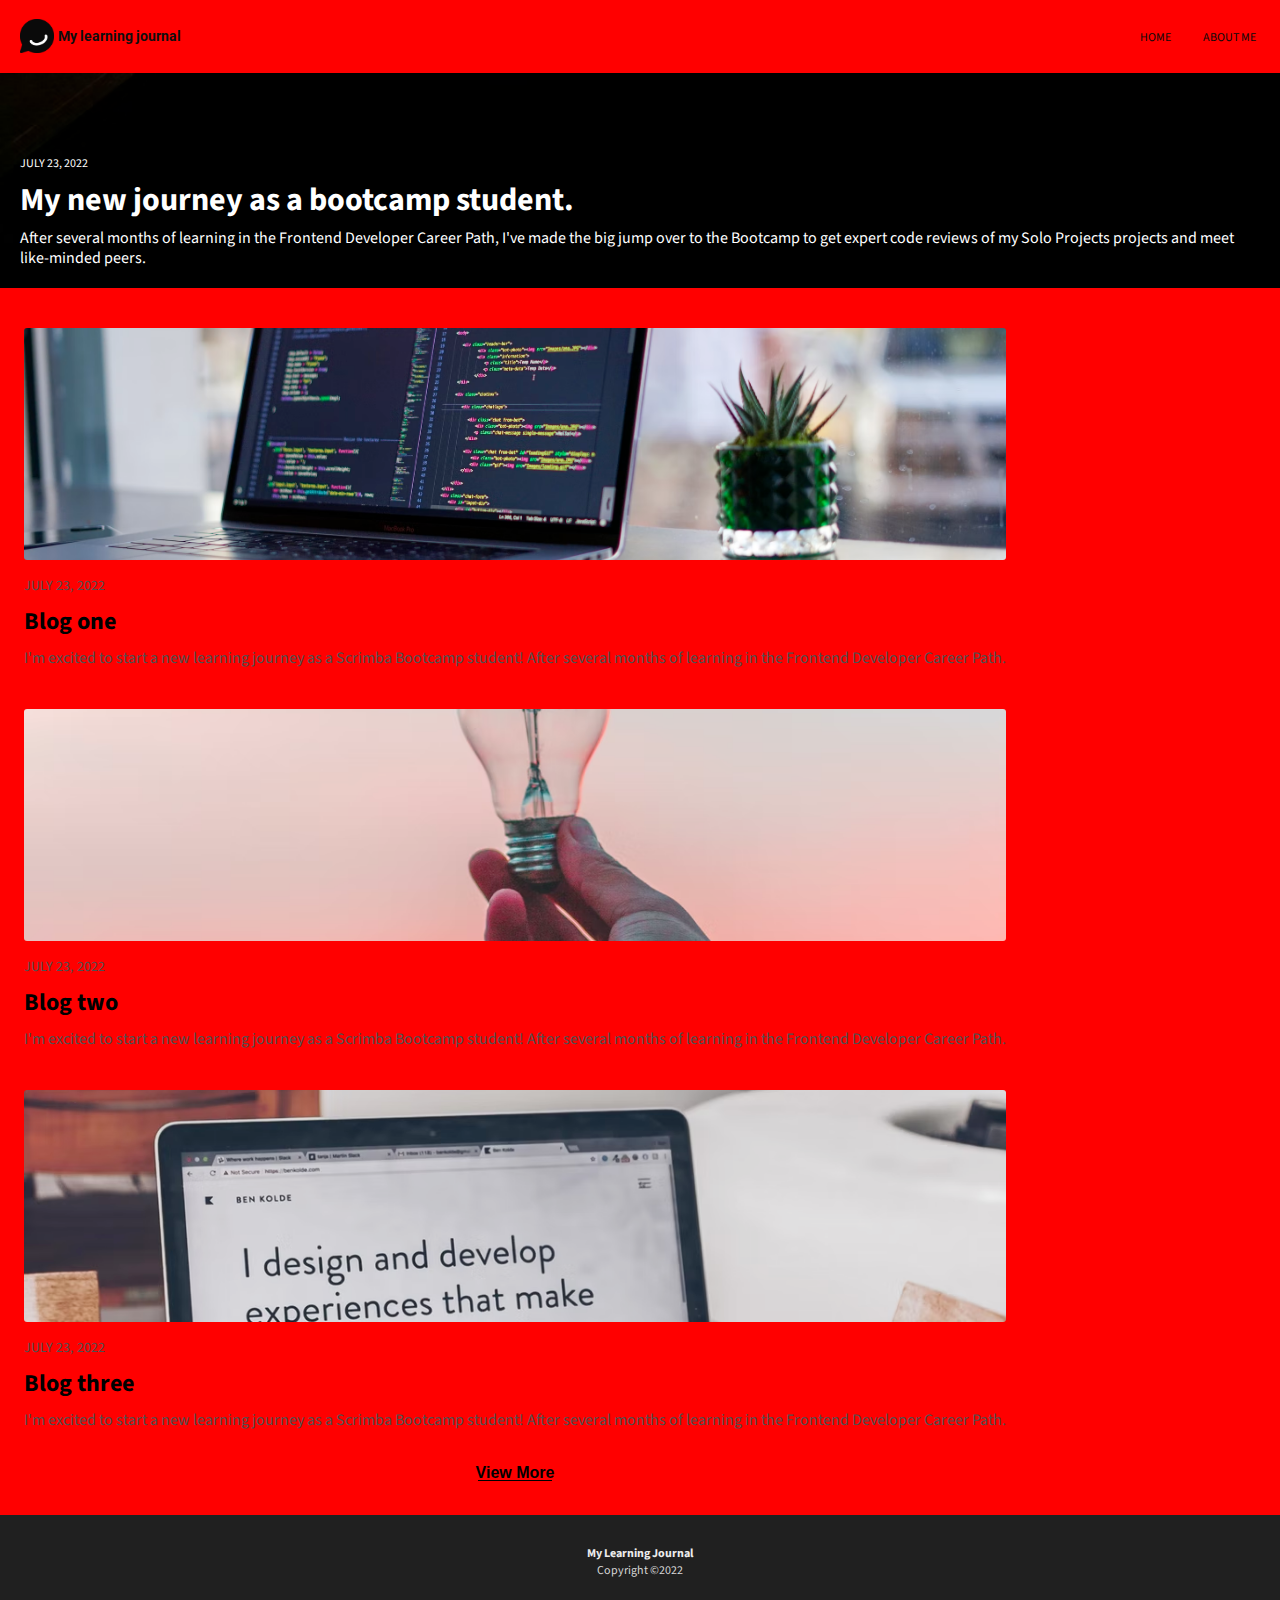
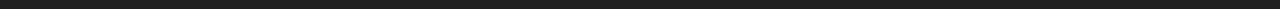
==== index.html @ a4cb0341 "Create and design mobile layout" ====
<!DOCTYPE html>
<html lang="en">
<head>
    <meta charset="UTF-8">
    <meta http-equiv="X-UA-Compatible" content="IE=edge">
    <meta name="viewport" content="width=device-width, initial-scale=1.0">
    <!-- CSS -->
    <link rel="stylesheet" href="css/index.css">
    <!-- Google Fonts -->
    <link rel="preconnect" href="https://fonts.googleapis.com">
    <link rel="preconnect" href="https://fonts.gstatic.com" crossorigin>
    <link href="https://fonts.googleapis.com/css2?family=Roboto:ital,wght@0,100;0,300;0,400;0,500;0,700;0,900;1,100;1,300;1,400;1,500;1,700;1,900&family=Source+Sans+3:ital,wght@0,200..900;1,200..900&display=swap" rel="stylesheet">
    
    <title>My Learning Journal</title>
</head>
<body>
    <header>
        <div class="container">            
            <div class="header-container">
                <a class="logo-link" href="index.html">

                    <div class="logo">
                        <img src="images/logo.png" alt="Website logo">
                        <span>My learning journal</span>
                    </div>
                       
                        
                </a>
                
                <nav class="page-nav">
                    <ul class="nav-list">
                        <li><a href="#">Home</a></li>
                        <li><a href="#">About me</a></li>
                    </ul>
                </nav>
            </div>
           

        </div>
    </header>

    <main>

        <section class="hero-section">
            <div class="container">
                <div class="hero-container">
                    <p><time datetime="2022-07-23"> JULY 23, 2022</time></p>
                    <h1>My new journey as a bootcamp student.</h1>
                    <p>After several months of learning in the Frontend Developer Career Path, I've made the big jump over to the Bootcamp to get expert code reviews of my Solo Projects projects and meet like-minded peers.</p>
    
                </div>
                
            </div>
        </section>

        <section class="blogs">
            <div class="container">
                <div class="blog-container">
                    <div class="blog blog-1">
                        <img src="images/blog-1.png" alt="A laptop om a table, with the code editor on the screen">
                        <p><time datetime="2022-07-23"> JULY 23, 2022</time></p>
                        <h2>Blog one</h2>
                        <p>I'm excited to start a new learning journey as a Scrimba Bootcamp student! After several months of learning in the Frontend Developer Career Path.</p>
                    </div>

                    <div class="blog blog-2">
                        <img src="images/blog-2.png" alt="A hand holding a lamp bulb with a sunrise in the background">
                        <p><time datetime="2022-07-23"> JULY 23, 2022</time></p>
                        <h2>Blog two</h2>
                        <p>I'm excited to start a new learning journey as a Scrimba Bootcamp student! After several months of learning in the Frontend Developer Career Path.</p>
                    </div>

                    <div class="blog blog-3">
                        <img src="images/blog-3.png" alt="A laptop with a text on the screen">
                        <p><time datetime="2022-07-23"> JULY 23, 2022</time></p>
                        <h2>Blog three</h2>
                        <p>I'm excited to start a new learning journey as a Scrimba Bootcamp student! After several months of learning in the Frontend Developer Career Path.</p>
                    </div>

                    <div class="blog blog-4 hidden">
                        <img src="images/blog-4.png" alt="A woman staying on the beach">
                        <p><time datetime="2022-07-23"> JULY 23, 2022</time></p>
                        <h2>Blog four</h2>
                        <p>I'm excited to start a new learning journey as a Scrimba Bootcamp student! After several months of learning in the Frontend Developer Career Path.</p>
                    </div>

                    <div class="blog blog-5 hidden">
                        <img src="images/blog-5.png" alt="A code editor">
                        <p><time datetime="2022-07-23"> JULY 23, 2022</time></p>
                        <h2>Blog five</h2>
                        <p>I'm excited to start a new learning journey as a Scrimba Bootcamp student! After several months of learning in the Frontend Developer Career Path.</p>
                    </div>
                    
                    <div class="blog blog-6 hidden">
                        <img src="images/blog-6.png" alt="Violet abstract image">
                        <p><time datetime="2022-07-23"> JULY 23, 2022</time></p>
                        <h2>Blog six</h2>
                        <p>I'm excited to start a new learning journey as a Scrimba Bootcamp student! After several months of learning in the Frontend Developer Career Path.</p>
                    </div>

                    <button id="view-more-btn" class="view-more-btn">View More</button>

                </div>


            </div>
        </section>
      
    </main>

    <footer>
        <div class="container">
            <p class="footer-bold">My Learning Journal</p>
            <p class="footer-copyright">Copyright &copy;2022</p>
        </div>
    </footer>



<script src="scripts/index.js"></script>
</body>
</html>
---- css/index.css ----
*,
*::before,
*::after {
  box-sizing: border-box;
}


body {
    margin: 0;
    padding: 0;
    font-family: "Source Sans 3", sans-serif;
    font-size: 16px;
}

.hidden {
    display: none;
}

/* Typography */




h1 {
    font-size: 2rem;
    font-weight: 700;
    line-height: 1.2;
    margin: 0.3em 0;
}


.hero-section p {
    font-size: 1rem;
    line-height: 1.2;
    margin: 0;
}


time {
    font-size: 0.75rem;
    margin: 0;
}

.container {
    min-width: 320px;
    width: 100%;
}




.header-container {
    display: flex;
    justify-content: space-between;
    align-items: center;
    width: 100%;
    margin: 1.2em 0;
    padding: 0 1.5em 0 1.25em;
   
}

.logo {
    display: flex;
    align-items: center;
    gap: 0.25em;
}

.logo img {
    width: 34.25px;
}

.logo-link {

    font-family: "Roboto", sans-serif;
    font-weight: 700;
    font-size: 0.85rem;
    text-decoration: none;
    color: #0E0E0E;
    
    
}



.nav-list {
    display: flex;
    gap: 2em;
    margin: 0;
}



.nav-list li  {
    list-style: none;
    
}
.nav-list a  {
    text-decoration: none;
    text-transform: uppercase;
    color: #090909;
    font-size: 0.75em;
    
}

section, main {
    width: fit-content;
}



.hero-container {
    color: #FFFFFF;
    position: relative;
    padding: 5em 1.25em 1.25em 1.25em;
    overflow: hidden; 
}

.hero-container::before {
    content: '';
    position: absolute;
    top: 0;
    left: 0;
    width: 100%;
    height: 100%;
    background: linear-gradient(rgba(0, 0, 0, 0.31), rgba(0, 0, 0, 0.31)), #AF8044 url("/images/blog-0.png") no-repeat;
    background-position: 0 100%;
    background-size: cover;
    transform: scaleX(-1); /* Mirrors the image */
    z-index: -1; /* Keeps it behind the content */
}


.blog {
    margin: 2.5em 1.5em 0 1.5em;

}



.blog img {
    width: 100%;
    height: 232px;
    background-size: contain;
    border-radius: 3px;
    object-fit: cover; /* Ensures the image covers the container */
    object-position: 0% 50%; 
}

.blog p {
    color: #505050;
    margin: 0.5em 0;
}


.blog p time {
    font-size: 0.88rem;
}

.blog h2 {
    font-size: 1.5rem;
    margin: 0;
}

.view-more-btn {
    display: block;
    margin: 2em auto;
    background: none;
    border: none;
    font-size: 1rem;
    font-weight: 700;
    cursor: pointer;
    position: relative;
}


.view-more-btn::after {
    content: '';
    position: absolute;
    bottom: 2px; /* Position the underline */
    left: 8px; /* Align with text padding */
    right: 8px;
    height: 1px; /* Underline thickness */
    background-color: #000000; /* Underline color */
}

footer {
    width: 100%;
    background-color: #202020;
    text-align: center;
    color: #ECECEC;
    font-size: 0.75rem;
    padding: 2.5em 0;
    margin: 0;
    overflow: hidden;
    
}

.footer-bold {
    font-weight: 700;
    margin: 0;
}

.footer-copyright {
    margin: 0;
    color: #D7D7D7;
}





@media (min-width: 769px) {
    body {
        background-color: red;
    }
}
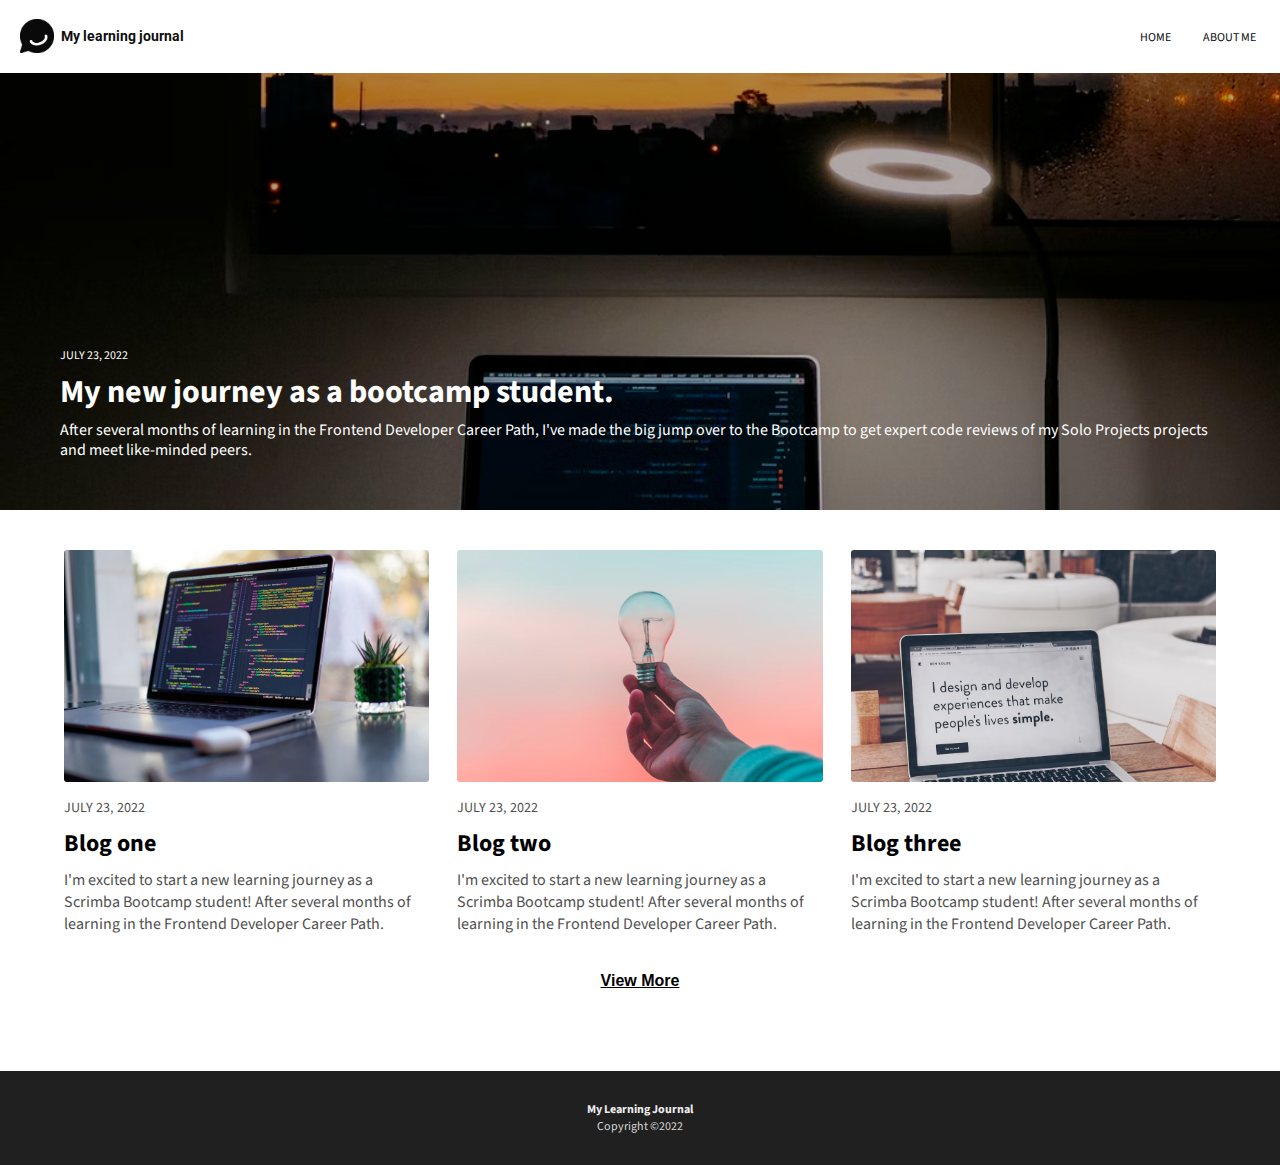
==== commit 417e82fc: "Adjust padding application for opened post layout" ====
--- a/index.html
+++ b/index.html
@@ -1,122 +1,154 @@
 <!DOCTYPE html>
 <html lang="en">
-<head>
-    <meta charset="UTF-8">
-    <meta http-equiv="X-UA-Compatible" content="IE=edge">
-    <meta name="viewport" content="width=device-width, initial-scale=1.0">
+  <head>
+    <meta charset="UTF-8" />
+    <meta http-equiv="X-UA-Compatible" content="IE=edge" />
+    <meta name="viewport" content="width=device-width, initial-scale=1.0" />
     <!-- CSS -->
-    <link rel="stylesheet" href="css/index.css">
+    <link rel="stylesheet" href="css/index.css" />
     <!-- Google Fonts -->
-    <link rel="preconnect" href="https://fonts.googleapis.com">
-    <link rel="preconnect" href="https://fonts.gstatic.com" crossorigin>
-    <link href="https://fonts.googleapis.com/css2?family=Roboto:ital,wght@0,100;0,300;0,400;0,500;0,700;0,900;1,100;1,300;1,400;1,500;1,700;1,900&family=Source+Sans+3:ital,wght@0,200..900;1,200..900&display=swap" rel="stylesheet">
-    
+    <link rel="preconnect" href="https://fonts.googleapis.com" />
+    <link rel="preconnect" href="https://fonts.gstatic.com" crossorigin />
+    <link
+      href="https://fonts.googleapis.com/css2?family=Roboto:ital,wght@0,100;0,300;0,400;0,500;0,700;0,900;1,100;1,300;1,400;1,500;1,700;1,900&family=Source+Sans+3:ital,wght@0,200..900;1,200..900&display=swap"
+      rel="stylesheet"
+    />
+
     <title>My Learning Journal</title>
-</head>
-<body>
+  </head>
+  <body>
     <header>
-        <div class="container">            
-            <div class="header-container">
-                <a class="logo-link" href="index.html">
+      <div class="container">
+        <div class="header-container">
+          <a class="logo-link" href="index.html">
+            <div class="logo">
+              <img src="images/logo.png" alt="Website logo" />
+              <span>My learning journal</span>
+            </div>
+          </a>
 
-                    <div class="logo">
-                        <img src="images/logo.png" alt="Website logo">
-                        <span>My learning journal</span>
-                    </div>
-                       
-                        
-                </a>
-                
-                <nav class="page-nav">
-                    <ul class="nav-list">
-                        <li><a href="#">Home</a></li>
-                        <li><a href="#">About me</a></li>
-                    </ul>
-                </nav>
-            </div>
-           
-
+          <nav class="page-nav">
+            <ul class="nav-list">
+              <li><a href="index.html">Home</a></li>
+              <li><a href="about-me.html">About me</a></li>
+            </ul>
+          </nav>
         </div>
+      </div>
     </header>
 
     <main>
+      <section class="hero-section">
+        <div class="container">
+          <div
+            id="hero-container"
+            class="hero-container"
+            role="button"
+            tabindex="0"
+          >
+            <p><time datetime="2022-07-23"> JULY 23, 2022</time></p>
+            <h1>My new journey as a bootcamp student.</h1>
+            <p>
+              After several months of learning in the Frontend Developer Career
+              Path, I've made the big jump over to the Bootcamp to get expert
+              code reviews of my Solo Projects projects and meet like-minded
+              peers.
+            </p>
+          </div>
+        </div>
+      </section>
 
-        <section class="hero-section">
-            <div class="container">
-                <div class="hero-container">
-                    <p><time datetime="2022-07-23"> JULY 23, 2022</time></p>
-                    <h1>My new journey as a bootcamp student.</h1>
-                    <p>After several months of learning in the Frontend Developer Career Path, I've made the big jump over to the Bootcamp to get expert code reviews of my Solo Projects projects and meet like-minded peers.</p>
-    
-                </div>
-                
+      <section class="blogs">
+        <div class="container">
+          <div class="blog-container">
+            <div class="blog blog-1">
+              <img
+                src="images/blog-1.png"
+                alt="A laptop om a table, with the code editor on the screen"
+              />
+              <p><time datetime="2022-07-23"> JULY 23, 2022</time></p>
+              <h2>Blog one</h2>
+              <p>
+                I'm excited to start a new learning journey as a Scrimba
+                Bootcamp student! After several months of learning in the
+                Frontend Developer Career Path.
+              </p>
             </div>
-        </section>
 
-        <section class="blogs">
-            <div class="container">
-                <div class="blog-container">
-                    <div class="blog blog-1">
-                        <img src="images/blog-1.png" alt="A laptop om a table, with the code editor on the screen">
-                        <p><time datetime="2022-07-23"> JULY 23, 2022</time></p>
-                        <h2>Blog one</h2>
-                        <p>I'm excited to start a new learning journey as a Scrimba Bootcamp student! After several months of learning in the Frontend Developer Career Path.</p>
-                    </div>
+            <div class="blog blog-2">
+              <img
+                src="images/blog-2.png"
+                alt="A hand holding a lamp bulb with a sunrise in the background"
+              />
+              <p><time datetime="2022-07-23"> JULY 23, 2022</time></p>
+              <h2>Blog two</h2>
+              <p>
+                I'm excited to start a new learning journey as a Scrimba
+                Bootcamp student! After several months of learning in the
+                Frontend Developer Career Path.
+              </p>
+            </div>
 
-                    <div class="blog blog-2">
-                        <img src="images/blog-2.png" alt="A hand holding a lamp bulb with a sunrise in the background">
-                        <p><time datetime="2022-07-23"> JULY 23, 2022</time></p>
-                        <h2>Blog two</h2>
-                        <p>I'm excited to start a new learning journey as a Scrimba Bootcamp student! After several months of learning in the Frontend Developer Career Path.</p>
-                    </div>
+            <div class="blog blog-3">
+              <img
+                src="images/blog-3.png"
+                alt="A laptop with a text on the screen"
+              />
+              <p><time datetime="2022-07-23"> JULY 23, 2022</time></p>
+              <h2>Blog three</h2>
+              <p>
+                I'm excited to start a new learning journey as a Scrimba
+                Bootcamp student! After several months of learning in the
+                Frontend Developer Career Path.
+              </p>
+            </div>
 
-                    <div class="blog blog-3">
-                        <img src="images/blog-3.png" alt="A laptop with a text on the screen">
-                        <p><time datetime="2022-07-23"> JULY 23, 2022</time></p>
-                        <h2>Blog three</h2>
-                        <p>I'm excited to start a new learning journey as a Scrimba Bootcamp student! After several months of learning in the Frontend Developer Career Path.</p>
-                    </div>
+            <div class="blog blog-4 hidden">
+              <img src="images/blog-4.png" alt="A woman staying on the beach" />
+              <p><time datetime="2022-07-23"> JULY 23, 2022</time></p>
+              <h2>Blog four</h2>
+              <p>
+                I'm excited to start a new learning journey as a Scrimba
+                Bootcamp student! After several months of learning in the
+                Frontend Developer Career Path.
+              </p>
+            </div>
 
-                    <div class="blog blog-4 hidden">
-                        <img src="images/blog-4.png" alt="A woman staying on the beach">
-                        <p><time datetime="2022-07-23"> JULY 23, 2022</time></p>
-                        <h2>Blog four</h2>
-                        <p>I'm excited to start a new learning journey as a Scrimba Bootcamp student! After several months of learning in the Frontend Developer Career Path.</p>
-                    </div>
+            <div class="blog blog-5 hidden">
+              <img src="images/blog-5.png" alt="A code editor" />
+              <p><time datetime="2022-07-23"> JULY 23, 2022</time></p>
+              <h2>Blog five</h2>
+              <p>
+                I'm excited to start a new learning journey as a Scrimba
+                Bootcamp student! After several months of learning in the
+                Frontend Developer Career Path.
+              </p>
+            </div>
 
-                    <div class="blog blog-5 hidden">
-                        <img src="images/blog-5.png" alt="A code editor">
-                        <p><time datetime="2022-07-23"> JULY 23, 2022</time></p>
-                        <h2>Blog five</h2>
-                        <p>I'm excited to start a new learning journey as a Scrimba Bootcamp student! After several months of learning in the Frontend Developer Career Path.</p>
-                    </div>
-                    
-                    <div class="blog blog-6 hidden">
-                        <img src="images/blog-6.png" alt="Violet abstract image">
-                        <p><time datetime="2022-07-23"> JULY 23, 2022</time></p>
-                        <h2>Blog six</h2>
-                        <p>I'm excited to start a new learning journey as a Scrimba Bootcamp student! After several months of learning in the Frontend Developer Career Path.</p>
-                    </div>
+            <div class="blog blog-6 hidden">
+              <img src="images/blog-6.png" alt="Violet abstract image" />
+              <p><time datetime="2022-07-23"> JULY 23, 2022</time></p>
+              <h2>Blog six</h2>
+              <p>
+                I'm excited to start a new learning journey as a Scrimba
+                Bootcamp student! After several months of learning in the
+                Frontend Developer Career Path.
+              </p>
+            </div>
 
-                    <button id="view-more-btn" class="view-more-btn">View More</button>
-
-                </div>
-
-
-            </div>
-        </section>
-      
+            <button id="view-more-btn" class="view-more-btn">View More</button>
+          </div>
+        </div>
+      </section>
     </main>
 
     <footer>
-        <div class="container">
-            <p class="footer-bold">My Learning Journal</p>
-            <p class="footer-copyright">Copyright &copy;2022</p>
-        </div>
+      <div class="container">
+        <p class="footer-bold">My Learning Journal</p>
+        <p class="footer-copyright">Copyright &copy;2022</p>
+      </div>
     </footer>
 
-
-
-<script src="scripts/index.js"></script>
-</body>
-</html>+    <script src="scripts/index.js"></script>
+  </body>
+</html>
--- a/css/index.css
+++ b/css/index.css
@@ -1,217 +1,314 @@
-
 *,
 *::before,
 *::after {
   box-sizing: border-box;
 }
 
-
 body {
+  margin: 0;
+  padding: 0;
+  font-family: "Source Sans 3", sans-serif;
+  font-size: 16px;
+}
+
+.hidden {
+  display: none;
+}
+
+/* Typography */
+
+h1 {
+  font-size: 2rem;
+  font-weight: 700;
+  line-height: 1.2;
+  margin: 0.3em 0;
+}
+
+.hero-section p {
+  font-size: 1rem;
+  line-height: 1.2;
+  margin: 0;
+}
+
+time {
+  font-size: 0.75rem;
+  margin: 0;
+}
+
+.bold-font {
+  font-weight: 700;
+}
+
+.container {
+  min-width: 320px;
+  width: 100%;
+}
+
+.header-container {
+  display: flex;
+  justify-content: space-between;
+  align-items: center;
+  width: 100%;
+  margin: 1.2em 0;
+  padding: 0 1.5em 0 1.25em;
+}
+
+.logo {
+  display: flex;
+  align-items: center;
+  gap: 0.5em;
+}
+
+.logo img {
+  width: 34.25px;
+}
+
+.logo-link {
+  font-family: "Roboto", sans-serif;
+  font-weight: 700;
+  font-size: 0.85rem;
+  text-decoration: none;
+  color: #0e0e0e;
+}
+
+.nav-list {
+  display: flex;
+  gap: 2em;
+  margin: 0;
+}
+
+.nav-list li {
+  list-style: none;
+}
+.nav-list a {
+  text-decoration: none;
+  text-transform: uppercase;
+  color: #090909;
+  font-size: 0.75em;
+}
+
+.hero-container {
+  color: #ffffff;
+  position: relative;
+  padding: 5em 1.25em 1.25em 1.25em;
+  margin: 0 0 2.5em 0;
+  overflow: hidden;
+}
+
+.hero-container::before {
+  content: "";
+  position: absolute;
+  top: 0;
+  left: 0;
+  width: 100%;
+  height: 100%;
+  background: linear-gradient(rgba(0, 0, 0, 0.31), rgba(0, 0, 0, 0.31)),
+    #af8044 url("/images/blog-0.png") no-repeat;
+  background-position: 0 100%;
+  background-size: cover;
+  transform: scaleX(-1);
+  z-index: -1;
+}
+
+.blog-container {
+  padding: 0;
+}
+
+.blog {
+  margin: 0 1.5em 2.5em 1.5em;
+}
+
+.blog img {
+  width: 100%;
+  height: 232px;
+  background-size: contain;
+  border-radius: 3px;
+  object-fit: cover;
+  object-position: 0% 50%;
+}
+
+.blog p {
+  color: #505050;
+  margin: 0.5em 0;
+}
+
+.blog p time {
+  font-size: 0.88rem;
+}
+
+.blog h2 {
+  font-size: 1.5rem;
+  margin: 0;
+}
+
+.view-more-btn {
+  display: block;
+  margin: 2em auto;
+  background: none;
+  border: none;
+  font-size: 1rem;
+  font-weight: 700;
+  cursor: pointer;
+  position: relative;
+  text-decoration: underline;
+}
+
+footer {
+  width: 100%;
+  background-color: #202020;
+  text-align: center;
+  color: #ececec;
+  font-size: 0.75rem;
+  padding: 2.5em 0;
+  margin: 0;
+  overflow: hidden;
+}
+
+.footer-bold {
+  font-weight: 700;
+  margin: 0;
+}
+
+.footer-copyright {
+  margin: 0;
+  color: #d7d7d7;
+}
+
+.opened-post {
+  display: flex;
+  flex-direction: column;
+  background: none;
+  color: #151515;
+  margin: 2.5em 1.5em 3em 1.5em;
+  position: relative;
+}
+
+.opened-post-image-wrapper {
+  position: relative;
+  width: 100%;
+  height: 191px;
+
+  border-radius: 3px;
+  margin: 1.25em 0;
+}
+
+.opened-post-image-wrapper img {
+  width: 100%;
+  height: 100%;
+  object-fit: cover;
+  object-position: 0% 70%;
+  border-radius: 3px;
+  transform: scaleX(-1);
+}
+
+.opened-post-image-wrapper::before {
+  content: "";
+  position: absolute;
+  top: 0;
+  left: 0;
+  width: 100%;
+  height: 100%;
+  background: rgba(0, 0, 0, 0.31);
+  z-index: 1;
+}
+
+.recent {
+  margin: 0 0 2em 0;
+  text-align: center;
+}
+
+.roku-avatar {
+  width: 182px;
+  height: 182px;
+  border-radius: 50%;
+}
+
+.about-p {
+  margin: 0 0 2em 0;
+}
+
+@media (min-width: 767px) {
+  .hero-container {
+    padding: 17em 3.125em 3.125em 3.75em;
+  }
+
+  .hero-container::before {
+    background-position: 0 68%;
+  }
+
+  .blog-container {
+    display: grid;
+    grid-template-columns: repeat(3, 1fr);
+    gap: 1.75em;
+    margin: 0 4em 3em 4em;
+  }
+  .blog {
     margin: 0;
+  }
+  .view-more-btn {
+    grid-column: span 3;
+    margin: 0 0 2em 0;
+  }
+.opened-post {
+    padding: 0 5.875em;
+}
+
+
+
+  .opened-post-p {
+   
+    font-size: 1.143125em;
+  }
+
+  .bold-font-big {
+    font-size: 1.5rem;
+  }
+
+ 
+  .opened-post-image-wrapper {
+    height: 488px;
+    width: 100%;
+    margin: 0 -3.25em;
+
+  }
+
+  .opened-post-image-wrapper::before {
+    top: 50%;
+    left: 50%;
+    transform: translate(-50%, -50%);
+    
+  }
+
+  .about-me {
+    display: flex;
+    gap: 0;
+    margin: 0 0 2.75em 0;
+    align-items: center;
+  }
+
+  .about-me img {
+    margin: 0 2.5em;
+  }
+
+  .about-me h1 {
+    padding: 0 1.9375em 0 0;
+  }
+
+  .about-me p {
     padding: 0;
-    font-family: "Source Sans 3", sans-serif;
-    font-size: 16px;
-}
-
-.hidden {
-    display: none;
-}
-
-/* Typography */
-
-
-
-
-h1 {
-    font-size: 2rem;
-    font-weight: 700;
-    line-height: 1.2;
-    margin: 0.3em 0;
-}
-
-
-.hero-section p {
-    font-size: 1rem;
-    line-height: 1.2;
-    margin: 0;
-}
-
-
-time {
-    font-size: 0.75rem;
-    margin: 0;
-}
-
-.container {
-    min-width: 320px;
-    width: 100%;
-}
-
-
-
-
-.header-container {
-    display: flex;
-    justify-content: space-between;
-    align-items: center;
-    width: 100%;
-    margin: 1.2em 0;
-    padding: 0 1.5em 0 1.25em;
-   
-}
-
-.logo {
-    display: flex;
-    align-items: center;
-    gap: 0.25em;
-}
-
-.logo img {
-    width: 34.25px;
-}
-
-.logo-link {
-
-    font-family: "Roboto", sans-serif;
-    font-weight: 700;
-    font-size: 0.85rem;
-    text-decoration: none;
-    color: #0E0E0E;
-    
-    
-}
-
-
-
-.nav-list {
-    display: flex;
-    gap: 2em;
-    margin: 0;
-}
-
-
-
-.nav-list li  {
-    list-style: none;
-    
-}
-.nav-list a  {
-    text-decoration: none;
-    text-transform: uppercase;
-    color: #090909;
-    font-size: 0.75em;
-    
-}
-
-section, main {
-    width: fit-content;
-}
-
-
-
-.hero-container {
-    color: #FFFFFF;
-    position: relative;
-    padding: 5em 1.25em 1.25em 1.25em;
-    overflow: hidden; 
-}
-
-.hero-container::before {
-    content: '';
-    position: absolute;
-    top: 0;
-    left: 0;
-    width: 100%;
-    height: 100%;
-    background: linear-gradient(rgba(0, 0, 0, 0.31), rgba(0, 0, 0, 0.31)), #AF8044 url("/images/blog-0.png") no-repeat;
-    background-position: 0 100%;
-    background-size: cover;
-    transform: scaleX(-1); /* Mirrors the image */
-    z-index: -1; /* Keeps it behind the content */
-}
-
-
-.blog {
-    margin: 2.5em 1.5em 0 1.5em;
-
-}
-
-
-
-.blog img {
-    width: 100%;
-    height: 232px;
-    background-size: contain;
-    border-radius: 3px;
-    object-fit: cover; /* Ensures the image covers the container */
-    object-position: 0% 50%; 
-}
-
-.blog p {
-    color: #505050;
-    margin: 0.5em 0;
-}
-
-
-.blog p time {
-    font-size: 0.88rem;
-}
-
-.blog h2 {
+  }
+
+  .bold-font-middle {
+    font-size: 1.25rem;
+    padding-left: 4.7em;
+  }
+  .about-me-p {
+    padding-left: 5.875em;
+    padding-right: 5.875em;
+  }
+
+  .recent {
+    margin: 0 0 1.3em 0;
     font-size: 1.5rem;
-    margin: 0;
-}
-
-.view-more-btn {
-    display: block;
-    margin: 2em auto;
-    background: none;
-    border: none;
-    font-size: 1rem;
-    font-weight: 700;
-    cursor: pointer;
-    position: relative;
-}
-
-
-.view-more-btn::after {
-    content: '';
-    position: absolute;
-    bottom: 2px; /* Position the underline */
-    left: 8px; /* Align with text padding */
-    right: 8px;
-    height: 1px; /* Underline thickness */
-    background-color: #000000; /* Underline color */
-}
-
-footer {
-    width: 100%;
-    background-color: #202020;
-    text-align: center;
-    color: #ECECEC;
-    font-size: 0.75rem;
-    padding: 2.5em 0;
-    margin: 0;
-    overflow: hidden;
-    
-}
-
-.footer-bold {
-    font-weight: 700;
-    margin: 0;
-}
-
-.footer-copyright {
-    margin: 0;
-    color: #D7D7D7;
-}
-
-
-
-
-
-@media (min-width: 769px) {
-    body {
-        background-color: red;
-    }
-}+  }
+}
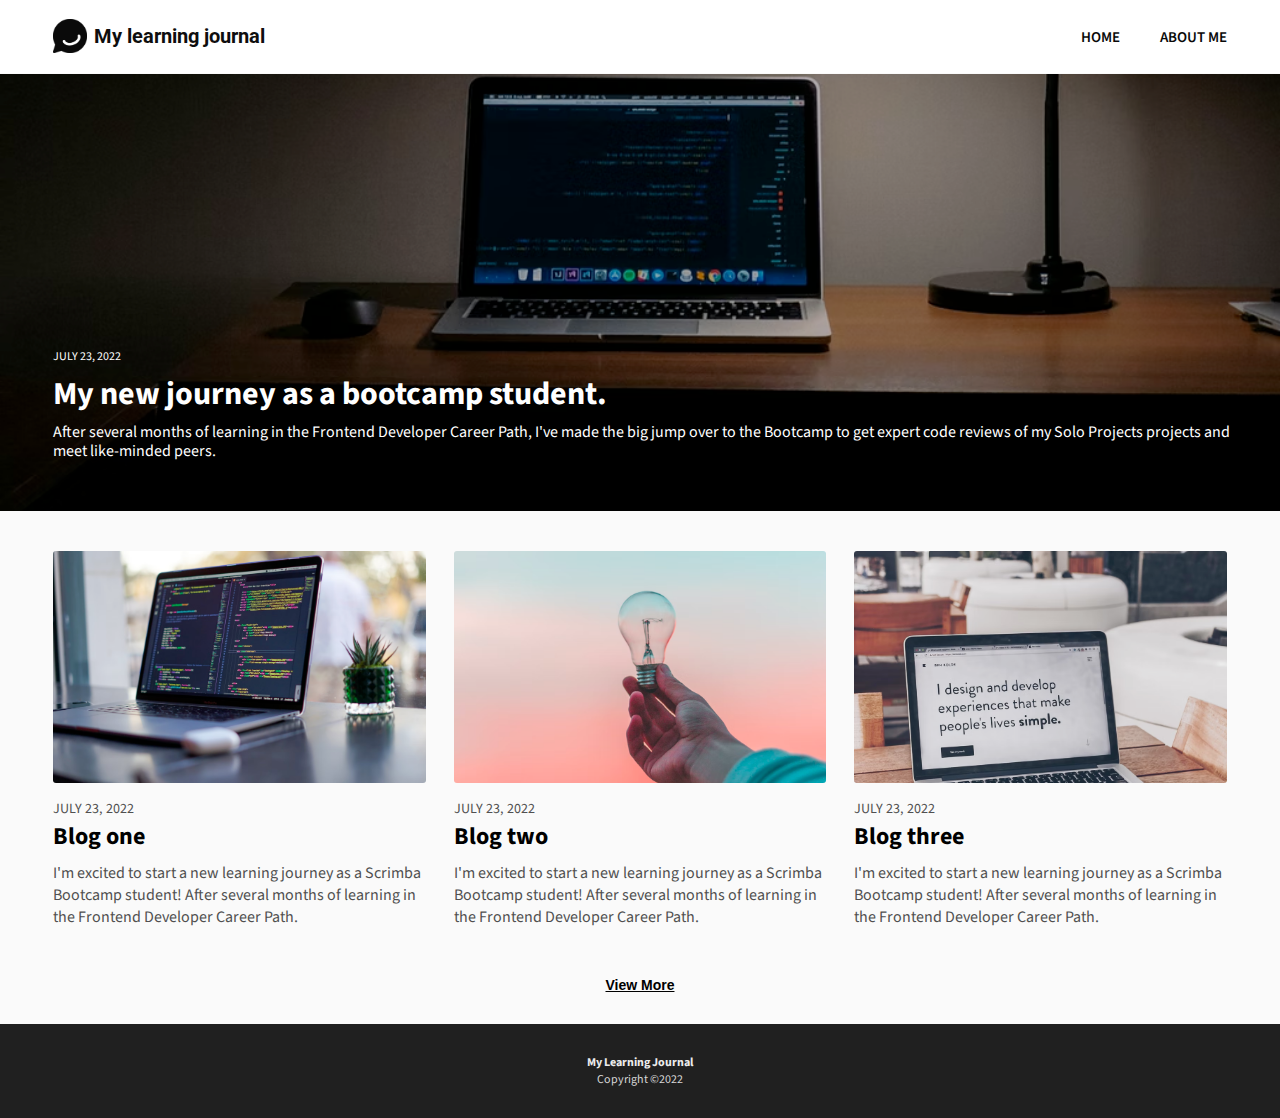
==== commit cf6b0d7c: "Bg-image of the 'hero-container' div and format the code" ====
--- a/index.html
+++ b/index.html
@@ -1,6 +1,7 @@
 <!DOCTYPE html>
 <html lang="en">
-  <head>
+
+<head>
     <meta charset="UTF-8" />
     <meta http-equiv="X-UA-Compatible" content="IE=edge" />
     <meta name="viewport" content="width=device-width, initial-scale=1.0" />
@@ -10,145 +11,133 @@
     <link rel="preconnect" href="https://fonts.googleapis.com" />
     <link rel="preconnect" href="https://fonts.gstatic.com" crossorigin />
     <link
-      href="https://fonts.googleapis.com/css2?family=Roboto:ital,wght@0,100;0,300;0,400;0,500;0,700;0,900;1,100;1,300;1,400;1,500;1,700;1,900&family=Source+Sans+3:ital,wght@0,200..900;1,200..900&display=swap"
-      rel="stylesheet"
-    />
+        href="https://fonts.googleapis.com/css2?family=Roboto:ital,wght@0,100;0,300;0,400;0,500;0,700;0,900;1,100;1,300;1,400;1,500;1,700;1,900&family=Source+Sans+3:ital,wght@0,200..900;1,200..900&display=swap"
+        rel="stylesheet" />
 
     <title>My Learning Journal</title>
-  </head>
-  <body>
+</head>
+
+<body>
     <header>
-      <div class="container">
-        <div class="header-container">
-          <a class="logo-link" href="index.html">
-            <div class="logo">
-              <img src="images/logo.png" alt="Website logo" />
-              <span>My learning journal</span>
+        <div class="container">
+            <div class="header-container">
+                <a class="logo-link" href="index.html">
+                    <div class="logo">
+                        <img src="images/logo.png" alt="Website logo" />
+                        <span>My learning journal</span>
+                    </div>
+                </a>
+
+                <nav class="page-nav">
+                    <ul class="nav-list">
+                        <li><a href="index.html">Home</a></li>
+                        <li><a href="about-me.html">About me</a></li>
+                    </ul>
+                </nav>
             </div>
-          </a>
-
-          <nav class="page-nav">
-            <ul class="nav-list">
-              <li><a href="index.html">Home</a></li>
-              <li><a href="about-me.html">About me</a></li>
-            </ul>
-          </nav>
         </div>
-      </div>
     </header>
 
     <main>
-      <section class="hero-section">
-        <div class="container">
-          <div
-            id="hero-container"
-            class="hero-container"
-            role="button"
-            tabindex="0"
-          >
-            <p><time datetime="2022-07-23"> JULY 23, 2022</time></p>
-            <h1>My new journey as a bootcamp student.</h1>
-            <p>
-              After several months of learning in the Frontend Developer Career
-              Path, I've made the big jump over to the Bootcamp to get expert
-              code reviews of my Solo Projects projects and meet like-minded
-              peers.
-            </p>
-          </div>
-        </div>
-      </section>
+        <section class="hero-section">
+            <div class="container">
+                <div id="hero-container" class="hero-container" role="button" tabindex="0">
+                    <p><time datetime="2022-07-23"> JULY 23, 2022</time></p>
+                    <h1>My new journey as a bootcamp student.</h1>
+                    <p>
+                        After several months of learning in the Frontend Developer Career
+                        Path, I've made the big jump over to the Bootcamp to get expert
+                        code reviews of my Solo Projects projects and meet like-minded
+                        peers.
+                    </p>
+                </div>
+            </div>
+        </section>
 
-      <section class="blogs">
-        <div class="container">
-          <div class="blog-container">
-            <div class="blog blog-1">
-              <img
-                src="images/blog-1.png"
-                alt="A laptop om a table, with the code editor on the screen"
-              />
-              <p><time datetime="2022-07-23"> JULY 23, 2022</time></p>
-              <h2>Blog one</h2>
-              <p>
-                I'm excited to start a new learning journey as a Scrimba
-                Bootcamp student! After several months of learning in the
-                Frontend Developer Career Path.
-              </p>
+        <section class="blogs">
+            <div class="container">
+                <div class="blog-container">
+                    <div class="blog blog-1">
+                        <img src="images/blog-1.png" alt="A laptop om a table, with the code editor on the screen" />
+                        <p><time datetime="2022-07-23"> JULY 23, 2022</time></p>
+                        <h2>Blog one</h2>
+                        <p>
+                            I'm excited to start a new learning journey as a Scrimba
+                            Bootcamp student! After several months of learning in the
+                            Frontend Developer Career Path.
+                        </p>
+                    </div>
+
+                    <div class="blog blog-2">
+                        <img src="images/blog-2.png"
+                            alt="A hand holding a lamp bulb with a sunrise in the background" />
+                        <p><time datetime="2022-07-23"> JULY 23, 2022</time></p>
+                        <h2>Blog two</h2>
+                        <p>
+                            I'm excited to start a new learning journey as a Scrimba
+                            Bootcamp student! After several months of learning in the
+                            Frontend Developer Career Path.
+                        </p>
+                    </div>
+
+                    <div class="blog blog-3">
+                        <img src="images/blog-3.png" alt="A laptop with a text on the screen" />
+                        <p><time datetime="2022-07-23"> JULY 23, 2022</time></p>
+                        <h2>Blog three</h2>
+                        <p>
+                            I'm excited to start a new learning journey as a Scrimba
+                            Bootcamp student! After several months of learning in the
+                            Frontend Developer Career Path.
+                        </p>
+                    </div>
+
+                    <div class="blog blog-4 hidden">
+                        <img src="images/blog-4.png" alt="A woman staying on the beach" />
+                        <p><time datetime="2022-07-23"> JULY 23, 2022</time></p>
+                        <h2>Blog four</h2>
+                        <p>
+                            I'm excited to start a new learning journey as a Scrimba
+                            Bootcamp student! After several months of learning in the
+                            Frontend Developer Career Path.
+                        </p>
+                    </div>
+
+                    <div class="blog blog-5 hidden">
+                        <img src="images/blog-5.png" alt="A code editor" />
+                        <p><time datetime="2022-07-23"> JULY 23, 2022</time></p>
+                        <h2>Blog five</h2>
+                        <p>
+                            I'm excited to start a new learning journey as a Scrimba
+                            Bootcamp student! After several months of learning in the
+                            Frontend Developer Career Path.
+                        </p>
+                    </div>
+
+                    <div class="blog blog-6 hidden">
+                        <img src="images/blog-6.png" alt="Violet abstract image" />
+                        <p><time datetime="2022-07-23"> JULY 23, 2022</time></p>
+                        <h2>Blog six</h2>
+                        <p>
+                            I'm excited to start a new learning journey as a Scrimba
+                            Bootcamp student! After several months of learning in the
+                            Frontend Developer Career Path.
+                        </p>
+                    </div>
+
+                    <button id="view-more-btn" class="view-more-btn">View More</button>
+                </div>
             </div>
-
-            <div class="blog blog-2">
-              <img
-                src="images/blog-2.png"
-                alt="A hand holding a lamp bulb with a sunrise in the background"
-              />
-              <p><time datetime="2022-07-23"> JULY 23, 2022</time></p>
-              <h2>Blog two</h2>
-              <p>
-                I'm excited to start a new learning journey as a Scrimba
-                Bootcamp student! After several months of learning in the
-                Frontend Developer Career Path.
-              </p>
-            </div>
-
-            <div class="blog blog-3">
-              <img
-                src="images/blog-3.png"
-                alt="A laptop with a text on the screen"
-              />
-              <p><time datetime="2022-07-23"> JULY 23, 2022</time></p>
-              <h2>Blog three</h2>
-              <p>
-                I'm excited to start a new learning journey as a Scrimba
-                Bootcamp student! After several months of learning in the
-                Frontend Developer Career Path.
-              </p>
-            </div>
-
-            <div class="blog blog-4 hidden">
-              <img src="images/blog-4.png" alt="A woman staying on the beach" />
-              <p><time datetime="2022-07-23"> JULY 23, 2022</time></p>
-              <h2>Blog four</h2>
-              <p>
-                I'm excited to start a new learning journey as a Scrimba
-                Bootcamp student! After several months of learning in the
-                Frontend Developer Career Path.
-              </p>
-            </div>
-
-            <div class="blog blog-5 hidden">
-              <img src="images/blog-5.png" alt="A code editor" />
-              <p><time datetime="2022-07-23"> JULY 23, 2022</time></p>
-              <h2>Blog five</h2>
-              <p>
-                I'm excited to start a new learning journey as a Scrimba
-                Bootcamp student! After several months of learning in the
-                Frontend Developer Career Path.
-              </p>
-            </div>
-
-            <div class="blog blog-6 hidden">
-              <img src="images/blog-6.png" alt="Violet abstract image" />
-              <p><time datetime="2022-07-23"> JULY 23, 2022</time></p>
-              <h2>Blog six</h2>
-              <p>
-                I'm excited to start a new learning journey as a Scrimba
-                Bootcamp student! After several months of learning in the
-                Frontend Developer Career Path.
-              </p>
-            </div>
-
-            <button id="view-more-btn" class="view-more-btn">View More</button>
-          </div>
-        </div>
-      </section>
+        </section>
     </main>
 
     <footer>
-      <div class="container">
-        <p class="footer-bold">My Learning Journal</p>
-        <p class="footer-copyright">Copyright &copy;2022</p>
-      </div>
+        <div class="container">
+            <p class="footer-bold">My Learning Journal</p>
+            <p class="footer-copyright">Copyright &copy;2022</p>
+        </div>
     </footer>
 
     <script src="scripts/index.js"></script>
-  </body>
-</html>
+</body>
+
+</html>--- a/css/index.css
+++ b/css/index.css
@@ -1,314 +1,350 @@
 *,
 *::before,
 *::after {
-  box-sizing: border-box;
+    box-sizing: border-box;
 }
 
 body {
-  margin: 0;
-  padding: 0;
-  font-family: "Source Sans 3", sans-serif;
-  font-size: 16px;
+    margin: 0;
+    padding: 0;
+    font-family: "Source Sans 3", sans-serif;
+    font-size: 16px;
 }
 
 .hidden {
-  display: none;
+    display: none;
 }
 
 /* Typography */
 
 h1 {
-  font-size: 2rem;
-  font-weight: 700;
-  line-height: 1.2;
-  margin: 0.3em 0;
+    font-size: 2rem;
+    font-weight: 700;
+    line-height: 1.2;
+    margin: 0.3em 0;
 }
 
 .hero-section p {
-  font-size: 1rem;
-  line-height: 1.2;
-  margin: 0;
+    font-size: 1rem;
+    line-height: 1.2;
+    margin: 0;
 }
 
 time {
-  font-size: 0.75rem;
-  margin: 0;
+    font-size: 0.75rem;
+    margin: 0;
 }
 
 .bold-font {
-  font-weight: 700;
+    font-weight: 700;
 }
 
 .container {
-  min-width: 320px;
-  width: 100%;
+    min-width: 320px;
+    width: 100%;
 }
 
 .header-container {
-  display: flex;
-  justify-content: space-between;
-  align-items: center;
-  width: 100%;
-  margin: 1.2em 0;
-  padding: 0 1.5em 0 1.25em;
+    display: flex;
+    justify-content: space-between;
+    align-items: center;
+    width: 100%;
+    margin: 1.2em 0;
+    padding: 0 1.5em 0 1.25em;
 }
 
 .logo {
-  display: flex;
-  align-items: center;
-  gap: 0.5em;
+    display: flex;
+    align-items: center;
+    gap: 0.5em;
 }
 
 .logo img {
-  width: 34.25px;
+    width: 23.16px;
 }
 
 .logo-link {
-  font-family: "Roboto", sans-serif;
-  font-weight: 700;
-  font-size: 0.85rem;
-  text-decoration: none;
-  color: #0e0e0e;
+    font-family: "Roboto", sans-serif;
+    font-weight: 700;
+    font-size: 0.85rem;
+    text-decoration: none;
+    color: #0e0e0e;
 }
 
 .nav-list {
-  display: flex;
-  gap: 2em;
-  margin: 0;
+    display: flex;
+    gap: 2em;
+    margin: 0;
 }
 
 .nav-list li {
-  list-style: none;
-}
+    list-style: none;
+}
+
 .nav-list a {
-  text-decoration: none;
-  text-transform: uppercase;
-  color: #090909;
-  font-size: 0.75em;
+    text-decoration: none;
+    text-transform: uppercase;
+    color: #090909;
+    font-size: 0.75em;
 }
 
 .hero-container {
-  color: #ffffff;
-  position: relative;
-  padding: 5em 1.25em 1.25em 1.25em;
-  margin: 0 0 2.5em 0;
-  overflow: hidden;
+    color: #ffffff;
+    position: relative;
+    padding: 5em 1.25em 1.25em 1.25em;
+    margin: 0 0 2.5em 0;
+    overflow: hidden;
+    z-index: 1;
 }
 
 .hero-container::before {
-  content: "";
-  position: absolute;
-  top: 0;
-  left: 0;
-  width: 100%;
-  height: 100%;
-  background: linear-gradient(rgba(0, 0, 0, 0.31), rgba(0, 0, 0, 0.31)),
-    #af8044 url("/images/blog-0.png") no-repeat;
-  background-position: 0 100%;
-  background-size: cover;
-  transform: scaleX(-1);
-  z-index: -1;
+    content: "";
+    position: absolute;
+    top: 0;
+    left: 0;
+    width: 100%;
+    height: 100%;
+    background: linear-gradient(rgba(0, 0, 0, 0.31), rgba(0, 0, 0, 0.31)), #af8044 url("../images/blog-0.png") no-repeat;
+    background-position: 0 90%;
+    background-size: cover;
+    transform: scaleX(-1);
+    z-index: -1;
 }
 
 .blog-container {
-  padding: 0;
+    padding: 0;
 }
 
 .blog {
-  margin: 0 1.5em 2.5em 1.5em;
+    margin: 0 1.5em 1.875em 1.5em;
+}
+
+.blog> :not(.hidden):not(:last-of-type) {
+    margin-bottom: 2.5em;
 }
 
 .blog img {
-  width: 100%;
-  height: 232px;
-  background-size: contain;
-  border-radius: 3px;
-  object-fit: cover;
-  object-position: 0% 50%;
+    width: 100%;
+    height: 232px;
+    background-size: contain;
+    border-radius: 3px;
+    object-fit: cover;
+    object-position: 0% 50%;
 }
 
 .blog p {
-  color: #505050;
-  margin: 0.5em 0;
+    color: #505050;
+    margin: 0.5em 0;
 }
 
 .blog p time {
-  font-size: 0.88rem;
+    font-size: 0.88rem;
 }
 
 .blog h2 {
-  font-size: 1.5rem;
-  margin: 0;
+    font-size: 1.5rem;
+    margin: 0;
 }
 
 .view-more-btn {
-  display: block;
-  margin: 2em auto;
-  background: none;
-  border: none;
-  font-size: 1rem;
-  font-weight: 700;
-  cursor: pointer;
-  position: relative;
-  text-decoration: underline;
+    display: block;
+    margin: 1em auto 2.8125em auto;
+    background: none;
+    border: none;
+    font-size: 1rem;
+    font-weight: 700;
+    cursor: pointer;
+    position: relative;
+    text-decoration: underline;
 }
 
 footer {
-  width: 100%;
-  background-color: #202020;
-  text-align: center;
-  color: #ececec;
-  font-size: 0.75rem;
-  padding: 2.5em 0;
-  margin: 0;
-  overflow: hidden;
+    width: 100%;
+    background-color: #202020;
+    text-align: center;
+    color: #ececec;
+    font-size: 0.75rem;
+    padding: 2.5em 0;
+    margin: 0;
+    overflow: hidden;
 }
 
 .footer-bold {
-  font-weight: 700;
-  margin: 0;
+    font-weight: 700;
+    margin: 0;
 }
 
 .footer-copyright {
-  margin: 0;
-  color: #d7d7d7;
+    margin: 0;
+    color: #d7d7d7;
 }
 
 .opened-post {
-  display: flex;
-  flex-direction: column;
-  background: none;
-  color: #151515;
-  margin: 2.5em 1.5em 3em 1.5em;
-  position: relative;
+    display: flex;
+    flex-direction: column;
+    background: none;
+    color: #151515;
+    margin: 2.5em 1.5em 1.9em 1.5em;
+    position: relative;
+}
+
+.recent-blogs>.blog:last-child {
+    margin-bottom: 3.5em;
 }
 
 .opened-post-image-wrapper {
-  position: relative;
-  width: 100%;
-  height: 191px;
-
-  border-radius: 3px;
-  margin: 1.25em 0;
+    position: relative;
+    width: 100%;
+    height: 191px;
+    border-radius: 3px;
+    margin: 1.25em 0;
 }
 
 .opened-post-image-wrapper img {
-  width: 100%;
-  height: 100%;
-  object-fit: cover;
-  object-position: 0% 70%;
-  border-radius: 3px;
-  transform: scaleX(-1);
+    width: 100%;
+    height: 100%;
+    object-fit: cover;
+    object-position: 0% 70%;
+    border-radius: 3px;
+    transform: scaleX(-1);
 }
 
 .opened-post-image-wrapper::before {
-  content: "";
-  position: absolute;
-  top: 0;
-  left: 0;
-  width: 100%;
-  height: 100%;
-  background: rgba(0, 0, 0, 0.31);
-  z-index: 1;
+    content: "";
+    position: absolute;
+    top: 0;
+    left: 0;
+    width: 100%;
+    height: 100%;
+    background: rgba(0, 0, 0, 0.31);
+    z-index: 1;
 }
 
 .recent {
-  margin: 0 0 2em 0;
-  text-align: center;
+    margin: 0 0 2em 0;
+    text-align: center;
 }
 
 .roku-avatar {
-  width: 182px;
-  height: 182px;
-  border-radius: 50%;
+    width: 182px;
+    height: 182px;
+    border-radius: 50%;
 }
 
 .about-p {
-  margin: 0 0 2em 0;
+    margin: 0 0 2em 0;
+}
+
+.about-me-container p.bold-font {
+    margin: 0.3em 0;
 }
 
 @media (min-width: 767px) {
-  .hero-container {
-    padding: 17em 3.125em 3.125em 3.75em;
-  }
-
-  .hero-container::before {
-    background-position: 0 68%;
-  }
-
-  .blog-container {
-    display: grid;
-    grid-template-columns: repeat(3, 1fr);
-    gap: 1.75em;
-    margin: 0 4em 3em 4em;
-  }
-  .blog {
-    margin: 0;
-  }
-  .view-more-btn {
-    grid-column: span 3;
-    margin: 0 0 2em 0;
-  }
-.opened-post {
-    padding: 0 5.875em;
-}
-
-
-
-  .opened-post-p {
-   
-    font-size: 1.143125em;
-  }
-
-  .bold-font-big {
-    font-size: 1.5rem;
-  }
-
- 
-  .opened-post-image-wrapper {
-    height: 488px;
-    width: 100%;
-    margin: 0 -3.25em;
-
-  }
-
-  .opened-post-image-wrapper::before {
-    top: 50%;
-    left: 50%;
-    transform: translate(-50%, -50%);
-    
-  }
-
-  .about-me {
-    display: flex;
-    gap: 0;
-    margin: 0 0 2.75em 0;
-    align-items: center;
-  }
-
-  .about-me img {
-    margin: 0 2.5em;
-  }
-
-  .about-me h1 {
-    padding: 0 1.9375em 0 0;
-  }
-
-  .about-me p {
-    padding: 0;
-  }
-
-  .bold-font-middle {
-    font-size: 1.25rem;
-    padding-left: 4.7em;
-  }
-  .about-me-p {
-    padding-left: 5.875em;
-    padding-right: 5.875em;
-  }
-
-  .recent {
-    margin: 0 0 1.3em 0;
-    font-size: 1.5rem;
-  }
-}
+    main {
+        background: #fafafa;
+        margin: 0;
+        padding: 0.1em 0;
+    }
+
+    .logo span {
+        font-size: 1.25rem;
+    }
+
+    .logo img {
+        width: 34.25px;
+    }
+
+    .page-nav {
+        font-size: 1.25rem;
+        font-weight: 600;
+    }
+
+    .header-container {
+        padding: 0 3.3125em;
+    }
+
+    .hero-container {
+        padding: 17em 3.125em 3.125em 3.3125em;
+    }
+
+    .blog-container {
+        display: grid;
+        grid-template-columns: repeat(3, 1fr);
+        row-gap: 2.5em;
+        column-gap: 1.75em;
+        margin: 0 3.3125em 0em 3.3125em;
+    }
+
+    .blog {
+        margin: 0;
+    }
+
+    .view-more-btn {
+        grid-column: span 3;
+        margin: 0 0 2em 0;
+        font-size: 0.875em;
+    }
+
+    .recent-blogs>.blog:last-child {
+        margin-bottom: 2.8em;
+    }
+
+    .blog> :not(.hidden):not(:last-of-type) {
+        margin-bottom: 0;
+    }
+
+    .opened-post {
+        margin: 2.5em 7.375em 3em 7.375em;
+    }
+
+    .opened-post-p {
+        font-size: 1.143125em;
+    }
+
+    .bold-font-big {
+        font-size: 1.5rem;
+    }
+
+    .opened-post-image-wrapper {
+        height: 488px;
+        width: 100%;
+        width: calc(100% + (4em * 2));
+        margin-left: -4em;
+    }
+
+    .opened-post-image-wrapper::before {
+        top: 50%;
+        left: 50%;
+        transform: translate(-50%, -50%);
+    }
+
+    .about-me-container {
+        margin: 5.625em 7.375em 3em 7.375em;
+    }
+
+    .about-me {
+        display: flex;
+        gap: 0;
+        align-items: center;
+        width: calc(100% + (4em * 2));
+        margin-left: -4em;
+        margin-bottom: 4.375em;
+    }
+
+    .about-me img {
+        margin: 0 2.5em 0 0;
+    }
+
+    .about-me p {
+        padding: 0;
+    }
+
+    .bold-font-middle {
+        font-size: 1.25rem;
+    }
+
+    .recent {
+        margin: 0 0 1.3em 0;
+        font-size: 1.5rem;
+    }
+}